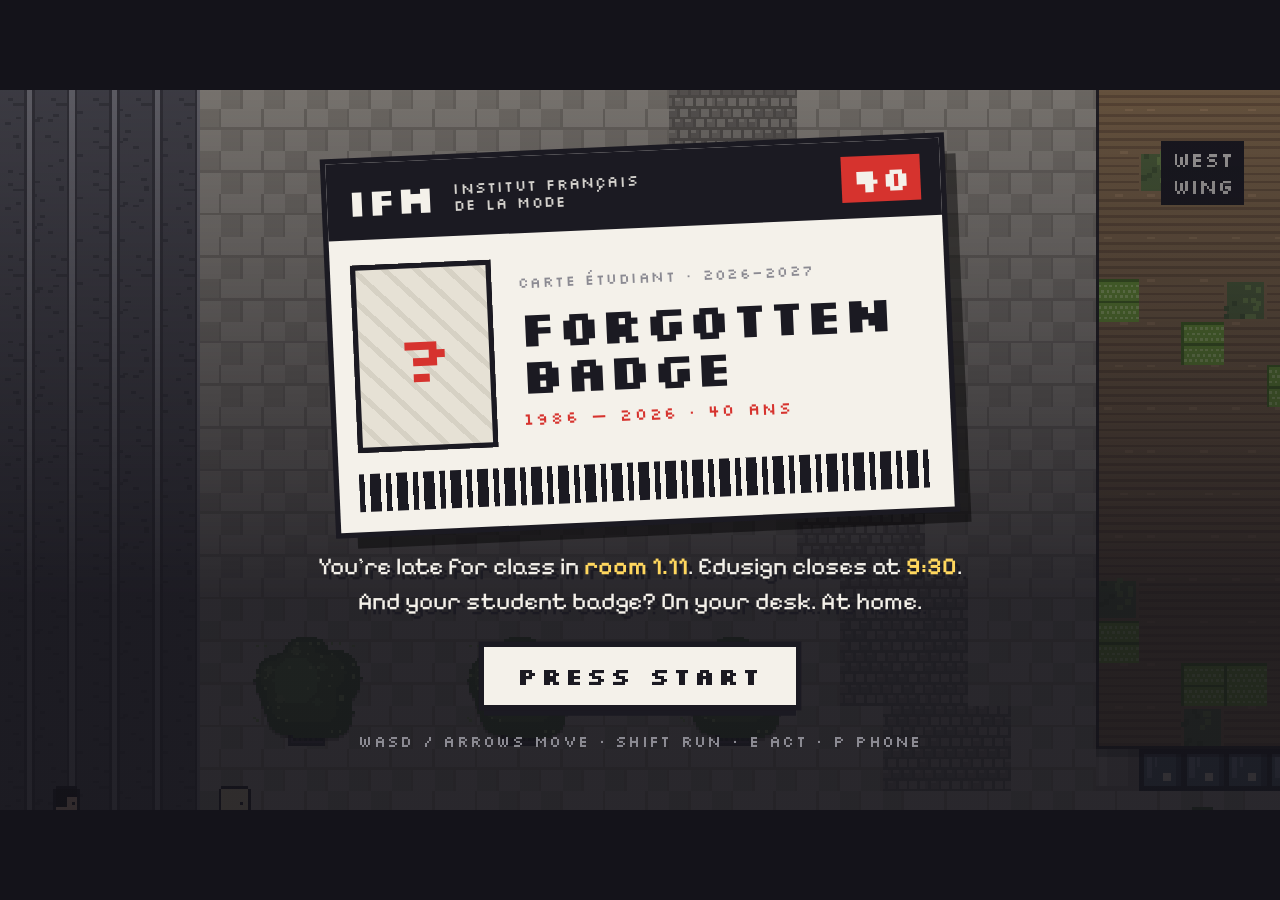
==== index.html @ f5ac0f24 "FORGOTTEN BADGE — IFM 40 stealth game Late for class, badge at home: sneak from Gare d'Austerlitz in" ====
<!doctype html>
<html lang="en">
<head>
  <meta charset="utf-8">
  <meta name="viewport" content="width=device-width, initial-scale=1, maximum-scale=1, user-scalable=no, viewport-fit=cover">
  <meta name="apple-mobile-web-app-capable" content="yes">
  <meta name="theme-color" content="#14131a">
  <title>Forgotten Badge — IFM 40</title>
  <link rel="icon" href="data:image/svg+xml,%3Csvg xmlns=%22http://www.w3.org/2000/svg%22 viewBox=%220 0 16 16%22%3E%3Crect width=%2216%22 height=%2216%22 fill=%22%23d6332e%22/%3E%3Crect x=%223%22 y=%225%22 width=%2210%22 height=%226%22 fill=%22%23f4f1ea%22/%3E%3C/svg%3E">
  <meta name="description" content="Late for class, badge at home. Sneak into IFM room 1.11 before Edusign closes. Made for IFM’s 40th anniversary.">
  <link rel="preconnect" href="https://fonts.googleapis.com">
  <link rel="preconnect" href="https://fonts.gstatic.com" crossorigin>
  <link href="https://fonts.googleapis.com/css2?family=Pixelify+Sans:wght@400;600&family=Silkscreen:wght@400;700&display=swap" rel="stylesheet">
  <link rel="stylesheet" href="css/base.css">
  <link rel="stylesheet" href="css/hud.css">
  <link rel="stylesheet" href="css/screens.css">
  <link rel="stylesheet" href="css/touch.css">
</head>
<body>
  <main id="app">
    <div id="stage">
      <div id="game"></div>

      <!-- ── In-game HUD ── -->
      <div id="hud">
        <div class="hud-tl">
          <div id="meter" data-level="low">
            <span class="meter-label">Suspicion</span>
            <span class="meter-bar"><span id="sus-fill"></span></span>
          </div>
          <div id="objective"><span class="obj-dot"></span><span id="objective-text"></span></div>
        </div>
        <div class="hud-tr">
          <span id="clock">09:07</span>
          <span id="badge-chip" class="chip">Badge</span>
          <span id="hidden-chip" class="chip">Hidden</span>
        </div>
        <aside id="ways" onclick="this.classList.toggle('is-min')"><h4><span id="ways-title">Ways in</span><em class="only-desk">H</em></h4><ol id="ways-list"></ol></aside>
        <div id="prompt"><span></span></div>
        <div id="toast"></div>
      </div>

      <!-- ── Cinematic ── -->
      <div class="bar bar--top"></div>
      <div class="bar bar--bottom"></div>
      <div id="caption"></div>
      <button id="skip" onclick="window.__input && window.__input.press('back')">Skip <span class="only-desk">· Esc</span></button>
      <div id="card"></div>

      <!-- ── Dialogue ── -->
      <div id="dialogue" onclick="window.__advance && window.__advance()">
        <div id="dlg-name"></div>
        <div id="dlg-text"></div>
        <div class="dlg-next"><span class="only-desk">E</span><span class="only-touch">tap</span> ▶</div>
      </div>

      <!-- ── Phone ── -->
      <div id="phone">
        <div class="phone-top"><span>Inès</span><button id="phone-close" aria-label="Close">×</button></div>
        <div id="phone-msgs"></div>
        <div id="phone-choices"></div>
      </div>

      <!-- ── Title: the badge you forgot ── -->
      <section id="screen-title" class="screen">
        <div class="idcard">
          <div class="idcard-head">
            <span class="idcard-logo">IFM</span>
            <span class="idcard-school">Institut Français<br>de la Mode</span>
            <span class="idcard-40">40</span>
          </div>
          <div class="idcard-body">
            <div class="idcard-photo"><span>?</span></div>
            <div class="idcard-info">
              <span class="idcard-kicker">Carte étudiant · 2026–2027</span>
              <h1>Forgotten<br>Badge</h1>
              <span class="idcard-meta">1986 — 2026 · 40 ans</span>
            </div>
          </div>
          <div class="idcard-strip"></div>
        </div>
        <p class="title-blurb">You’re late for class in <b>room&nbsp;1.11</b>. Edusign closes at <b>9:30</b>.<br>And your student badge? On your desk. At home.</p>
        <button id="title-start" class="btn btn--start">Press start</button>
        <p class="title-controls only-desk">WASD / arrows move · Shift run · E act · P phone</p>
        <p class="title-controls only-touch">Joystick move · RUN · A act · phone</p>
      </section>

      <!-- ── Caught ── -->
      <section id="screen-caught" class="screen">
        <div class="caught-stamp">Caught</div>
        <p class="caught-who" id="caught-who"></p>
        <p class="caught-line" id="caught-line"></p>
        <button id="caught-retry" class="btn">Try again</button>
      </section>

      <!-- ── Win ── -->
      <section id="screen-win" class="screen">
        <span class="win-kicker">Room 1.11</span>
        <h2>You made it.</h2>
        <p id="win-note"></p>
        <div class="win-stats"><span>Arrived <b id="win-time"></b></span><span id="win-caught"></span></div>
        <p class="win-sign">Happy 40th, IFM · 1986 — 2026</p>
        <button id="win-again" class="btn">Play again</button>
      </section>
    </div>

    <!-- ── Touch controls (phones only) ── -->
    <div id="touch">
      <div id="stick"><div id="stick-knob"></div></div>
      <div class="touch-btns">
        <button id="btn-run" class="tbtn tbtn--run">Run</button>
        <button id="btn-act" class="tbtn tbtn--act">A</button>
      </div>
      <button id="btn-phone" class="tbtn tbtn--phone" aria-label="Phone"><i></i></button>
    </div>

    <div id="rotate"><div class="rotate-phone"></div><p>Turn your phone sideways</p></div>
  </main>

  <script src="js/vendor/phaser.min.js"></script>
  <script type="module">
    import { HUD } from './js/ui/hud.js';
    window.__advance = () => HUD.advance();
  </script>
  <script type="module" src="js/main.js"></script>
</body>
</html>
---- css/base.css ----
/* ── Tokens ─────────────────────────────────────────────── */
:root {
  --ink: #1b1a22;
  --void: #14131a;
  --paper: #f4f1ea;
  --paper-2: #e6e1d5;
  --red: #d6332e;
  --amber: #f2b134;
  --green: #7fbf3f;
  --mute: #8b8a92;
  --px: max(2px, 0.42cqw);            /* one "art pixel" at current scale */
  --font-ui: 'Silkscreen', monospace;
  --font-text: 'Pixelify Sans', monospace;
}

* { box-sizing: border-box; margin: 0; padding: 0; }
html, body { height: 100%; background: var(--void); color: var(--paper); overflow: hidden; }
body {
  font-family: var(--font-text);
  -webkit-font-smoothing: none;
  -webkit-tap-highlight-color: transparent;
  -webkit-user-select: none; user-select: none;
  touch-action: none;
}
button { font: inherit; color: inherit; background: none; border: 0; cursor: pointer; }

#app { position: fixed; inset: 0; display: grid; place-items: center; }

/* 16:9 stage, as large as the screen allows */
#stage {
  position: relative;
  width: min(100vw, calc(100dvh * 16 / 9));
  aspect-ratio: 16 / 9;
  container-type: size;
  overflow: hidden;
  background: var(--void);
}
#game, #game canvas { position: absolute; inset: 0; width: 100% !important; height: 100% !important; }
#game canvas { image-rendering: pixelated; image-rendering: crisp-edges; }

/* pixel-step border used across UI */
.px-frame {
  box-shadow:
    0 calc(var(--px) * -1) 0 0 var(--ink), 0 var(--px) 0 0 var(--ink),
    calc(var(--px) * -1) 0 0 0 var(--ink), var(--px) 0 0 0 var(--ink);
}

.only-touch { display: none; }
body.is-touch .only-touch { display: block; }
body.is-touch .only-desk { display: none; }

#rotate { display: none; }
@media (orientation: portrait) and (pointer: coarse) {
  #rotate {
    position: fixed; inset: 0; z-index: 99; display: grid; place-content: center; gap: 20px;
    background: var(--void); text-align: center; font-family: var(--font-ui); font-size: 14px; letter-spacing: .06em;
  }
  .rotate-phone {
    width: 34px; height: 58px; margin: 0 auto; border: 4px solid var(--paper); border-radius: 6px;
    animation: rot 2.4s steps(1) infinite;
  }
  @keyframes rot { 0%, 40% { transform: rotate(0); } 50%, 90% { transform: rotate(-90deg); } }
}

/* ── plan viewer ── */
body.is-plan #stage { width: 100vw; height: calc(100dvh - 48px); aspect-ratio: auto; margin-top: 48px; }
body.is-plan #app { place-items: start; }
body.is-plan #touch, body.is-plan #rotate { display: none !important; }
#plan-bar {
  position: fixed; left: 0; right: 0; top: 0; height: 48px; z-index: 50; display: flex; align-items: center; gap: 14px; padding: 0 14px;
  background: #1b1a22; border-bottom: 1px solid #3a3943; font: 600 14px/1 var(--font-text); color: var(--paper);
}
#plan-bar strong { font: 700 12px/1 var(--font-ui); letter-spacing: .1em; color: #ffd75e; }
#plan-bar a, #plan-bar button { color: var(--paper); text-decoration: none; background: #2a2932; padding: 7px 11px; border-radius: 3px; font: inherit; }
#plan-bar a.is-on { background: var(--paper); color: var(--ink); }
#plan-bar a.play { margin-left: auto; background: var(--red); }
#plan-bar label { display: flex; gap: 6px; align-items: center; cursor: pointer; }
#plan-bar .sep { width: 1px; height: 22px; background: #3a3943; }
#plan-bar .hint { color: var(--mute); font-size: 13px; }
---- css/hud.css ----
/* ── HUD ────────────────────────────────────────────────── */
#hud { position: absolute; inset: 0; pointer-events: none; opacity: 0; transition: opacity .3s steps(4); }
#hud.is-on { opacity: 1; }

.hud-tl { position: absolute; left: 2.2cqw; top: 2.4cqw; display: grid; gap: 1.1cqw; }
.hud-tr { position: absolute; right: 2.2cqw; top: 2.4cqw; display: flex; gap: 1cqw; align-items: center; }

#meter { display: grid; gap: .5cqw; }
.meter-label { font: 700 1.7cqw/1 var(--font-ui); letter-spacing: .12em; text-transform: uppercase; color: var(--paper); text-shadow: var(--px) var(--px) 0 var(--ink); }
.meter-bar {
  position: relative; width: 22cqw; height: 1.9cqw; background: var(--ink);
  border: var(--px) solid var(--ink); outline: var(--px) solid #3a3943;
}
#sus-fill { position: absolute; inset: 0 auto 0 0; width: 0; background: var(--green); transition: width .12s linear, background .2s; }
#meter[data-level="mid"] #sus-fill { background: var(--amber); }
#meter[data-level="high"] #sus-fill { background: var(--red); }
#meter.is-seen .meter-label::after { content: '  ◉ seen'; color: var(--amber); }
#meter[data-level="high"].is-seen .meter-bar { animation: shake .18s steps(2) infinite; }
@keyframes shake { 50% { transform: translateX(var(--px)); } }

#objective {
  display: flex; align-items: center; gap: 1cqw; max-width: 42cqw;
  font: 600 1.95cqw/1.25 var(--font-text); color: var(--paper);
  background: rgba(20, 19, 26, .9); padding: .8cqw 1.3cqw; border-left: calc(var(--px) * 2) solid var(--red);
}
#objective.is-new { animation: flash .9s steps(3); }
@keyframes flash { 0%, 66% { background: var(--red); } }
.obj-dot { width: .9cqw; height: .9cqw; background: var(--red); flex: none; }

#clock {
  font: 700 2.7cqw/1 var(--font-ui); letter-spacing: .04em; color: var(--paper);
  background: var(--ink); padding: .7cqw 1.1cqw; border: var(--px) solid #3a3943;
}
#clock.is-late { color: var(--red); animation: shake .3s steps(2) 3; }
.chip {
  display: none; font: 700 1.6cqw/1 var(--font-ui); letter-spacing: .1em; text-transform: uppercase;
  padding: .7cqw 1cqw; background: var(--paper); color: var(--ink);
}
.chip.is-on { display: inline-block; }
#badge-chip { background: var(--paper); box-shadow: inset calc(var(--px) * 2) 0 0 var(--red); }
#hidden-chip { background: #2f5666; color: var(--paper); }

#prompt {
  position: absolute; left: 50%; bottom: 7cqw; transform: translateX(-50%);
  font: 700 2.05cqw/1 var(--font-ui); letter-spacing: .06em; color: var(--ink);
  background: var(--paper); padding: .8cqw 1.4cqw; opacity: 0; transition: opacity .15s steps(2);
  box-shadow: 0 var(--px) 0 var(--ink), 0 calc(var(--px) * 2) 0 rgba(0,0,0,.35);
  white-space: nowrap;
}
#prompt.is-on { opacity: 1; }

#toast {
  position: absolute; left: 2.2cqw; bottom: 2.4cqw; max-width: 33cqw; opacity: 0;
  font: 600 1.6cqw/1.3 var(--font-text); text-align: left;
  background: rgba(20, 19, 26, .9); color: var(--paper); padding: .7cqw 1.1cqw;
  border-left: calc(var(--px) * 2) solid #ffd75e;
  transform: translateY(30%); transition: opacity .25s steps(4), transform .25s steps(4);
}
#toast.is-on { opacity: 1; transform: none; }
/* phones: the joystick lives bottom-left, so toasts go to the free strip top-centre */
body.is-touch #toast { left: 50%; bottom: auto; top: 2.4cqw; max-width: 26cqw; transform: translate(-50%, -30%); font-size: 1.5cqw; }
body.is-touch #toast.is-on { transform: translate(-50%, 0); }
/* never under the dialogue box */
body:has(#dialogue.is-on) #toast { opacity: 0; }

/* ── Cinematic ── */
.bar { position: absolute; left: 0; right: 0; height: 0; background: #000; transition: height .5s steps(6); pointer-events: none; z-index: 5; }
.bar--top { top: 0; } .bar--bottom { bottom: 0; }
body.is-cinema .bar { height: 8cqh; }

#caption {
  position: absolute; left: 50%; top: 11cqh; transform: translateX(-50%); z-index: 6;
  font: 600 2.6cqw/1.3 var(--font-text); color: var(--paper); text-align: center; white-space: nowrap;
  text-shadow: var(--px) var(--px) 0 var(--ink); opacity: 0; transition: opacity .35s steps(4);
}
#caption.is-on { opacity: 1; }
#caption b { font-weight: 600; color: #ffd75e; }

#card { position: absolute; inset: 0; display: grid; place-content: center; gap: 1cqw; text-align: center; background: var(--void); opacity: 0; pointer-events: none; transition: opacity .5s steps(5); z-index: 7; font: 400 2.4cqw/1.3 var(--font-ui); }
#card.is-on { opacity: 1; }

/* ── Dialogue ── */
#dialogue {
  position: absolute; left: 50%; bottom: 3cqw; width: 64cqw; transform: translate(-50%, 140%);
  background: var(--paper); color: var(--ink); padding: 1.6cqw 2cqw 1.8cqw; z-index: 8;
  box-shadow: 0 0 0 var(--px) var(--ink), 0 0 0 calc(var(--px) * 2) var(--paper), 0 0 0 calc(var(--px) * 3) var(--ink), 0 calc(var(--px) * 4) 0 rgba(0,0,0,.35);
  transition: transform .2s steps(4), visibility 0s .2s; pointer-events: auto; visibility: hidden;
}
#dialogue.is-on { transform: translate(-50%, 0); visibility: visible; transition: transform .2s steps(4); }
#dlg-name { position: absolute; top: -2.4cqw; left: 1.6cqw; font: 700 1.8cqw/1 var(--font-ui); letter-spacing: .1em; text-transform: uppercase; background: var(--red); color: var(--paper); padding: .7cqw 1.1cqw; }
#dlg-text { font: 600 2.45cqw/1.4 var(--font-text); min-height: 6.4cqw; }
.dlg-next { position: absolute; right: 1.6cqw; bottom: .9cqw; display: flex; gap: .6cqw; align-items: center; font: 700 1.3cqw/1 var(--font-ui); color: var(--red); animation: bob .6s steps(2) infinite; }
.dlg-next span { display: inline-block; background: var(--ink); color: var(--paper); padding: .35cqw .6cqw; }
body.is-touch .dlg-next .only-touch { display: inline-block; }

#skip {
  position: absolute; right: 2.2cqw; bottom: 1.6cqh; z-index: 9; opacity: 0; pointer-events: none;
  font: 700 1.4cqw/1 var(--font-ui); letter-spacing: .12em; text-transform: uppercase; color: var(--paper);
  padding: .9cqw 1.4cqw; background: rgba(244, 241, 234, .12); transition: opacity .3s steps(3);
}
#skip.is-on { opacity: 1; pointer-events: auto; }
#skip:hover { background: var(--red); }
#skip .only-desk { opacity: .6; }
@keyframes bob { 50% { transform: translateY(var(--px)); } }

/* ── Phone ── */
#phone {
  position: absolute; right: 4cqw; bottom: 0; width: 36cqw; height: 50cqw; z-index: 9;
  background: var(--ink); border: calc(var(--px) * 2) solid #3a3943; border-bottom: 0;
  padding: 1.2cqw; display: grid; grid-template-rows: auto 1fr auto; gap: 1cqw;
  transform: translateY(105%); transition: transform .28s steps(5); pointer-events: auto;
}
#phone.is-on { transform: translateY(8%); }
.phone-top { display: flex; justify-content: space-between; align-items: center; font: 700 2cqw/1 var(--font-ui); letter-spacing: .08em; padding: .4cqw .4cqw 1cqw; border-bottom: var(--px) solid #3a3943; }
#phone-close { font: 700 2.4cqw/1 var(--font-ui); padding: 0 .6cqw; }
#phone-msgs { overflow: auto; display: flex; flex-direction: column; gap: .9cqw; padding: .4cqw; }
.msg { font: 600 1.95cqw/1.3 var(--font-text); padding: .8cqw 1.1cqw; max-width: 86%; }
.msg--them { background: #3a3943; align-self: flex-start; }
.msg--me { background: var(--paper); color: var(--ink); align-self: flex-end; }
#phone-choices { display: grid; gap: .8cqw; padding-bottom: 3cqw; }
.choice { text-align: left; font: 600 1.9cqw/1.3 var(--font-text); background: #2a2932; padding: .9cqw 1.1cqw; border-left: calc(var(--px) * 2) solid transparent; }
.choice.is-sel, .choice:hover { background: var(--paper); color: var(--ink); border-left-color: var(--red); }

/* ── Ways in (top right) ── */
#ways {
  position: absolute; right: 2.2cqw; top: 7.2cqw; width: 25cqw; display: none;
  background: rgba(20, 19, 26, .86); border-top: calc(var(--px) * 2) solid #ffd75e; padding: .9cqw 1.1cqw 1cqw;
}
#ways.is-on { display: block; }
#ways h4 { font: 700 1.3cqw/1 var(--font-ui); letter-spacing: .14em; text-transform: uppercase; color: #ffd75e; margin-bottom: .9cqw; }
#ways ol { list-style: none; display: grid; gap: .65cqw; counter-reset: w; }
#ways li { counter-increment: w; display: flex; gap: .7cqw; align-items: baseline; font: 600 1.5cqw/1.22 var(--font-text); color: var(--paper); }
#ways li::before { content: counter(w); flex: none; width: 1.7cqw; height: 1.7cqw; display: grid; place-items: center; font: 700 1.3cqw/1 var(--font-ui); background: #3a3943; color: var(--paper); transform: translateY(.2cqw); }
#ways li.is-active::before { background: #ffd75e; color: var(--ink); }
#ways li.is-done { color: #9be36a; }
#ways li.is-done::before { content: '✓'; background: #7fbf3f; color: var(--ink); }
#ways kbd { font: 700 1.2cqw/1 var(--font-ui); background: var(--paper); color: var(--ink); padding: .25cqw .5cqw; order: 2; margin-left: auto; }
#ways { pointer-events: auto; cursor: pointer; }
#ways h4 { display: flex; justify-content: space-between; align-items: center; }
#ways h4 em { font-style: normal; font-size: 1.1cqw; background: #3a3943; color: var(--paper); padding: .2cqw .45cqw; letter-spacing: 0; }
#ways.is-min ol { display: none; }
#ways.is-min h4 { margin-bottom: 0; }
---- css/screens.css ----
/* ── Full screens: title / caught / win ─────────────────── */
.screen {
  position: absolute; inset: 0; z-index: 20; display: grid; place-content: center; justify-items: center; gap: 2cqw;
  text-align: center; opacity: 0; pointer-events: none; transition: opacity .4s steps(5);
}
.screen.is-on { opacity: 1; pointer-events: auto; }

.btn {
  font: 700 1.9cqw/1 var(--font-ui); letter-spacing: .12em; text-transform: uppercase;
  background: var(--paper); color: var(--ink); padding: 1.3cqw 2.6cqw;
  box-shadow: 0 0 0 var(--px) var(--ink), 0 calc(var(--px) * 2) 0 var(--ink);
}
.btn:hover, .btn:focus-visible { background: var(--red); color: var(--paper); outline: none; }
.btn:active { transform: translateY(var(--px)); box-shadow: 0 0 0 var(--px) var(--ink); }

/* Title — the student card you left at home */
#screen-title { background: linear-gradient(rgba(20,19,26,.35), rgba(20,19,26,.86) 70%); gap: 2.2cqw; }
.idcard {
  width: 48cqw; background: var(--paper); color: var(--ink); text-align: left;
  box-shadow: 0 0 0 var(--px) var(--ink), calc(var(--px) * 3) calc(var(--px) * 3) 0 rgba(0,0,0,.45);
  transform: rotate(-2.5deg); animation: card-in .8s steps(8) both;
}
@keyframes card-in { from { transform: rotate(-9deg) translateY(30%); opacity: 0; } }
.idcard-head { display: flex; align-items: center; gap: 1.4cqw; background: var(--ink); color: var(--paper); padding: 1.2cqw 1.6cqw; }
.idcard-logo { font: 700 3cqw/1 var(--font-ui); letter-spacing: .02em; }
.idcard-school { font: 400 1.2cqw/1.15 var(--font-ui); letter-spacing: .08em; text-transform: uppercase; opacity: .85; }
.idcard-40 { margin-left: auto; font: 700 2.6cqw/1 var(--font-ui); color: var(--paper); background: var(--red); padding: .5cqw .8cqw; }
.idcard-body { display: flex; gap: 2cqw; padding: 2cqw 1.6cqw 1.6cqw; }
.idcard-photo {
  width: 11cqw; aspect-ratio: 3 / 4; flex: none; display: grid; place-items: center;
  background: repeating-linear-gradient(45deg, #d6d1c4 0 var(--px), var(--paper-2) var(--px) calc(var(--px) * 4));
  box-shadow: inset 0 0 0 var(--px) var(--ink);
}
.idcard-photo span { font: 700 5cqw/1 var(--font-ui); color: var(--red); animation: bob 1s steps(2) infinite; }
.idcard-info { display: grid; align-content: center; gap: 1cqw; }
.idcard-kicker { font: 400 1.15cqw/1 var(--font-ui); letter-spacing: .1em; text-transform: uppercase; color: var(--mute); }
.idcard h1 { font: 700 3.9cqw/.95 var(--font-ui); letter-spacing: -.01em; text-transform: uppercase; }
.idcard-meta { font: 400 1.3cqw/1 var(--font-ui); letter-spacing: .1em; color: var(--red); }
.idcard-strip {
  height: 3cqw; margin: 0 1.6cqw 1.6cqw;
  background: repeating-linear-gradient(90deg, var(--ink) 0 var(--px), transparent var(--px) calc(var(--px) * 2), var(--ink) calc(var(--px) * 2) calc(var(--px) * 4), transparent calc(var(--px) * 4) calc(var(--px) * 5));
}
.title-blurb { font: 400 1.9cqw/1.45 var(--font-text); color: var(--paper); text-shadow: var(--px) var(--px) 0 var(--ink); }
.title-blurb b { color: #ffd75e; font-weight: 600; }
.btn--start { animation: blink 1.1s steps(1) infinite; }
@keyframes blink { 60% { background: var(--red); color: var(--paper); } }
.title-controls { font: 400 1.25cqw/1 var(--font-ui); letter-spacing: .08em; color: var(--mute); text-transform: uppercase; }

/* Caught */
#screen-caught { background: rgba(20, 8, 10, .82); }
.caught-stamp {
  font: 700 8cqw/1 var(--font-ui); text-transform: uppercase; color: var(--red);
  border: calc(var(--px) * 2) solid var(--red); padding: .5cqw 2.4cqw; transform: rotate(-6deg);
}
#screen-caught.is-on .caught-stamp { animation: stamp .35s steps(4) both; }
@keyframes stamp { from { transform: rotate(-6deg) scale(2.4); opacity: 0; } }
.caught-who { font: 700 1.6cqw/1 var(--font-ui); letter-spacing: .14em; text-transform: uppercase; color: var(--mute); }
.caught-line { font: 400 2.4cqw/1.35 var(--font-text); max-width: 56cqw; }

/* Win */
#screen-win { background: rgba(20, 19, 26, .9); }
.win-kicker { font: 700 1.6cqw/1 var(--font-ui); letter-spacing: .2em; color: var(--paper); background: var(--red); padding: .7cqw 1.2cqw; }
#screen-win h2 { font: 700 6cqw/1 var(--font-ui); text-transform: uppercase; }
#win-note { font: 400 2.1cqw/1.3 var(--font-text); }
.win-stats { display: flex; gap: 3cqw; font: 400 1.6cqw/1 var(--font-ui); letter-spacing: .08em; text-transform: uppercase; color: var(--mute); }
.win-stats b { color: var(--paper); }
.win-sign { font: 400 1.3cqw/1 var(--font-ui); letter-spacing: .12em; color: var(--green); text-transform: uppercase; }
---- css/touch.css ----
/* ── Touch controls — only on phones/tablets ────────────── */
#touch { display: none; }
body.is-touch #touch { display: block; position: fixed; inset: 0; pointer-events: none; z-index: 30; }

#stick {
  position: absolute; left: max(18px, env(safe-area-inset-left)); bottom: 18px;
  width: 128px; height: 128px; border-radius: 50%; pointer-events: auto; touch-action: none;
  background: rgba(244, 241, 234, .08); box-shadow: inset 0 0 0 3px rgba(244, 241, 234, .28);
}
#stick-knob {
  position: absolute; left: 50%; top: 50%; width: 52px; height: 52px; margin: -26px 0 0 -26px; border-radius: 50%;
  background: rgba(244, 241, 234, .82); box-shadow: 0 3px 0 rgba(0,0,0,.4);
}

.touch-btns { position: absolute; right: max(18px, env(safe-area-inset-right)); bottom: 22px; display: flex; gap: 14px; align-items: flex-end; pointer-events: auto; }
.tbtn {
  font: 700 15px/1 var(--font-ui); letter-spacing: .08em; text-transform: uppercase; color: var(--ink);
  background: var(--paper); border-radius: 50%; display: grid; place-items: center;
  box-shadow: 0 4px 0 rgba(0,0,0,.45); touch-action: none; pointer-events: auto;
}
.tbtn.is-pressed { transform: translateY(3px); box-shadow: 0 1px 0 rgba(0,0,0,.45); }
.tbtn--act { width: 76px; height: 76px; font-size: 24px; background: var(--red); color: var(--paper); }
.tbtn--run { width: 58px; height: 58px; font-size: 12px; margin-bottom: 40px; }
.tbtn--phone {
  position: absolute; right: max(18px, env(safe-area-inset-right)); bottom: 128px; width: 46px; height: 46px; border-radius: 10px;
  background: var(--ink); box-shadow: inset 0 0 0 3px #3a3943, 0 3px 0 rgba(0,0,0,.4);
}
.tbtn--phone i { width: 14px; height: 22px; border: 3px solid var(--paper); border-radius: 3px; }
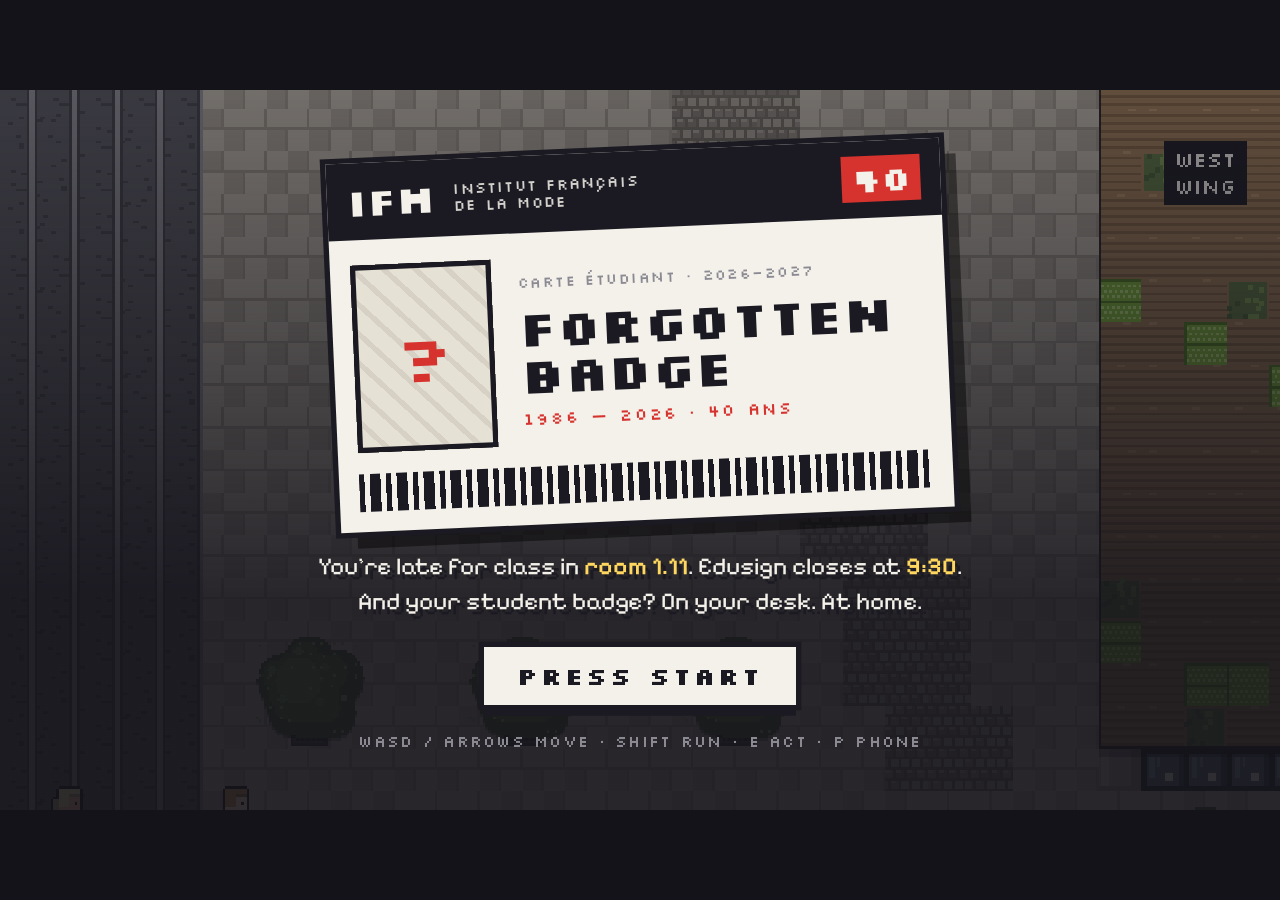
==== commit cf5839ba: "Harder 1st floor: prof in 1.11, Madame Couture, hall monitor, corridor camera; folding hints tab Co-" ====
--- a/index.html
+++ b/index.html
@@ -35,7 +35,7 @@
           <span id="badge-chip" class="chip">Badge</span>
           <span id="hidden-chip" class="chip">Hidden</span>
         </div>
-        <aside id="ways" onclick="this.classList.toggle('is-min')"><h4><span id="ways-title">Ways in</span><em class="only-desk">H</em></h4><ol id="ways-list"></ol></aside>
+        <aside id="ways" class="is-min" onclick="window.__toggleWays && window.__toggleWays()"><h4><span id="ways-title">Ways in</span><b id="ways-count"></b><em class="only-desk">H</em></h4><ol id="ways-list"></ol></aside>
         <div id="prompt"><span></span></div>
         <div id="toast"></div>
       </div>
@@ -121,6 +121,7 @@
   <script type="module">
     import { HUD } from './js/ui/hud.js';
     window.__advance = () => HUD.advance();
+    window.__toggleWays = () => HUD.toggleWays();
   </script>
   <script type="module" src="js/main.js"></script>
 </body>
--- a/css/hud.css
+++ b/css/hud.css
@@ -121,22 +121,24 @@
 .choice { text-align: left; font: 600 1.9cqw/1.3 var(--font-text); background: #2a2932; padding: .9cqw 1.1cqw; border-left: calc(var(--px) * 2) solid transparent; }
 .choice.is-sel, .choice:hover { background: var(--paper); color: var(--ink); border-left-color: var(--red); }
 
-/* ── Ways in (top right) ── */
+/* ── Hints panel (top right): a small tab that unfolds ── */
 #ways {
-  position: absolute; right: 2.2cqw; top: 7.2cqw; width: 25cqw; display: none;
-  background: rgba(20, 19, 26, .86); border-top: calc(var(--px) * 2) solid #ffd75e; padding: .9cqw 1.1cqw 1cqw;
+  position: absolute; right: 2.2cqw; top: 7cqw; width: 21cqw; display: none; pointer-events: auto; cursor: pointer;
+  background: rgba(20, 19, 26, .82); border-top: var(--px) solid #ffd75e; padding: .7cqw .9cqw .8cqw;
+  transition: width .2s steps(3);
 }
 #ways.is-on { display: block; }
-#ways h4 { font: 700 1.3cqw/1 var(--font-ui); letter-spacing: .14em; text-transform: uppercase; color: #ffd75e; margin-bottom: .9cqw; }
-#ways ol { list-style: none; display: grid; gap: .65cqw; counter-reset: w; }
-#ways li { counter-increment: w; display: flex; gap: .7cqw; align-items: baseline; font: 600 1.5cqw/1.22 var(--font-text); color: var(--paper); }
-#ways li::before { content: counter(w); flex: none; width: 1.7cqw; height: 1.7cqw; display: grid; place-items: center; font: 700 1.3cqw/1 var(--font-ui); background: #3a3943; color: var(--paper); transform: translateY(.2cqw); }
+#ways h4 { display: flex; gap: .6cqw; align-items: center; font: 700 1.1cqw/1 var(--font-ui); letter-spacing: .12em; text-transform: uppercase; color: #ffd75e; margin-bottom: .7cqw; }
+#ways h4 b { font: 700 1cqw/1 var(--font-ui); background: #ffd75e; color: var(--ink); padding: .2cqw .45cqw; }
+#ways h4 em { margin-left: auto; font-style: normal; font-size: 1cqw; background: #3a3943; color: var(--paper); padding: .2cqw .45cqw; letter-spacing: 0; }
+#ways ol { list-style: none; display: grid; gap: .5cqw; counter-reset: w; }
+#ways li { counter-increment: w; display: flex; gap: .6cqw; align-items: baseline; font: 600 1.28cqw/1.22 var(--font-text); color: var(--paper); }
+#ways li::before { content: counter(w); flex: none; width: 1.45cqw; height: 1.45cqw; display: grid; place-items: center; font: 700 1cqw/1 var(--font-ui); background: #3a3943; color: var(--paper); transform: translateY(.15cqw); }
 #ways li.is-active::before { background: #ffd75e; color: var(--ink); }
 #ways li.is-done { color: #9be36a; }
 #ways li.is-done::before { content: '✓'; background: #7fbf3f; color: var(--ink); }
-#ways kbd { font: 700 1.2cqw/1 var(--font-ui); background: var(--paper); color: var(--ink); padding: .25cqw .5cqw; order: 2; margin-left: auto; }
-#ways { pointer-events: auto; cursor: pointer; }
-#ways h4 { display: flex; justify-content: space-between; align-items: center; }
-#ways h4 em { font-style: normal; font-size: 1.1cqw; background: #3a3943; color: var(--paper); padding: .2cqw .45cqw; letter-spacing: 0; }
+#ways kbd { font: 700 1cqw/1 var(--font-ui); background: var(--paper); color: var(--ink); padding: .2cqw .4cqw; order: 2; margin-left: auto; }
+/* folded: just a tab under the clock */
+#ways.is-min { width: auto; padding: .55cqw .8cqw; }
+#ways.is-min h4 { margin-bottom: 0; }
 #ways.is-min ol { display: none; }
-#ways.is-min h4 { margin-bottom: 0; }
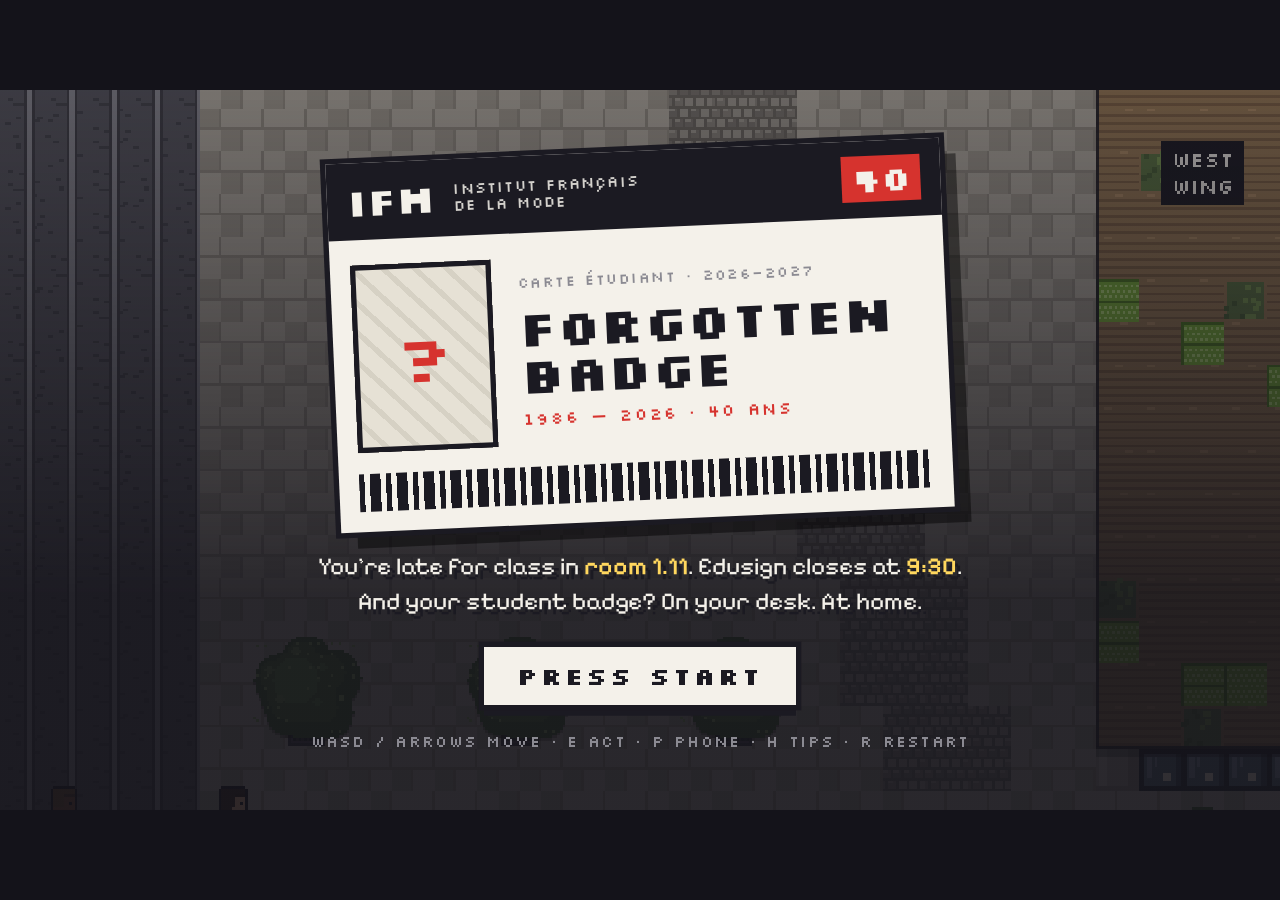
==== commit 11425e1d: "Kai's feedback round: CCTV catches fast, borrowed badge not immune, late = consequences + grade, Edu" ====
--- a/index.html
+++ b/index.html
@@ -31,11 +31,12 @@
           <div id="objective"><span class="obj-dot"></span><span id="objective-text"></span></div>
         </div>
         <div class="hud-tr">
+          <button id="restart" class="hud-btn" title="Restart the game (R, twice)" onclick="window.__restart && window.__restart()">↺</button>
           <span id="clock">09:07</span>
           <span id="badge-chip" class="chip">Badge</span>
           <span id="hidden-chip" class="chip">Hidden</span>
         </div>
-        <aside id="ways" class="is-min" onclick="window.__toggleWays && window.__toggleWays()"><h4><span id="ways-title">Ways in</span><b id="ways-count"></b><em class="only-desk">H</em></h4><ol id="ways-list"></ol></aside>
+        <aside id="ways" class="is-min" onclick="window.__toggleWays && window.__toggleWays()"><h4><span id="ways-title">Ways in</span><b id="ways-count"></b><em class="only-desk">H</em></h4><ol id="ways-list"></ol><p id="ways-keys"></p></aside>
         <div id="prompt"><span></span></div>
         <div id="toast"></div>
       </div>
@@ -56,7 +57,7 @@
 
       <!-- ── Phone ── -->
       <div id="phone">
-        <div class="phone-top"><span>Inès</span><button id="phone-close" aria-label="Close">×</button></div>
+        <div class="phone-top"><span id="phone-title">Inès</span><button id="phone-close" aria-label="Close">×</button></div>
         <div id="phone-msgs"></div>
         <div id="phone-choices"></div>
       </div>
@@ -81,8 +82,24 @@
         </div>
         <p class="title-blurb">You’re late for class in <b>room&nbsp;1.11</b>. Edusign closes at <b>9:30</b>.<br>And your student badge? On your desk. At home.</p>
         <button id="title-start" class="btn btn--start">Press start</button>
-        <p class="title-controls only-desk">WASD / arrows move · Shift run · E act · P phone</p>
-        <p class="title-controls only-touch">Joystick move · RUN · A act · phone</p>
+        <p class="title-controls only-desk">WASD / arrows move · E act · P phone · H tips · R restart</p>
+        <p class="title-controls only-touch">Joystick move · A act · phone button</p>
+      </section>
+
+      <!-- ── Character builder ── -->
+      <section id="screen-builder" class="screen">
+        <div class="builder">
+          <div class="builder-left">
+            <span class="builder-kicker">Who forgot their badge?</span>
+            <canvas id="builder-preview" width="288" height="144"></canvas>
+            <button id="builder-random" class="btn btn--ghost">Shuffle</button>
+          </div>
+          <div class="builder-right">
+            <ul id="builder-rows"></ul>
+            <button id="builder-go" class="btn">Let’s go ▶</button>
+            <p class="builder-hint only-desk">↑ ↓ choose · ← → change · Enter go</p>
+          </div>
+        </div>
       </section>
 
       <!-- ── Caught ── -->
@@ -96,9 +113,9 @@
       <!-- ── Win ── -->
       <section id="screen-win" class="screen">
         <span class="win-kicker">Room 1.11</span>
-        <h2>You made it.</h2>
+        <h2 id="win-head">You made it.</h2>
         <p id="win-note"></p>
-        <div class="win-stats"><span>Arrived <b id="win-time"></b></span><span id="win-caught"></span></div>
+        <div class="win-stats"><span>Arrived <b id="win-time"></b></span><span id="win-caught"></span><span>Participation <b id="win-grade"></b></span></div>
         <p class="win-sign">Happy 40th, IFM · 1986 — 2026</p>
         <button id="win-again" class="btn">Play again</button>
       </section>
@@ -122,6 +139,7 @@
     import { HUD } from './js/ui/hud.js';
     window.__advance = () => HUD.advance();
     window.__toggleWays = () => HUD.toggleWays();
+    window.__restart = () => HUD.restart();
   </script>
   <script type="module" src="js/main.js"></script>
 </body>
--- a/css/hud.css
+++ b/css/hud.css
@@ -142,3 +142,10 @@
 #ways.is-min { width: auto; padding: .55cqw .8cqw; }
 #ways.is-min h4 { margin-bottom: 0; }
 #ways.is-min ol { display: none; }
+#ways-keys { margin-top: .7cqw; padding-top: .55cqw; border-top: 1px solid #3a3943; font: 700 1cqw/1.2 var(--font-ui); letter-spacing: .06em; color: var(--mute); text-transform: uppercase; }
+#ways.is-min #ways-keys { display: none; }
+#phone[data-app="edusign"] { border-color: #6c4bd6; }
+#phone[data-app="edusign"] .phone-top { color: #b9a6ff; }
+#phone[data-app="edusign"] .msg--them { background: #2a2350; }
+.hud-btn { pointer-events: auto; font: 700 2.2cqw/1 var(--font-ui); color: var(--paper); background: var(--ink); border: var(--px) solid #3a3943; padding: .55cqw .9cqw; }
+.hud-btn:hover { background: var(--red); }
--- a/css/screens.css
+++ b/css/screens.css
@@ -65,3 +65,23 @@
 .win-stats { display: flex; gap: 3cqw; font: 400 1.6cqw/1 var(--font-ui); letter-spacing: .08em; text-transform: uppercase; color: var(--mute); }
 .win-stats b { color: var(--paper); }
 .win-sign { font: 400 1.3cqw/1 var(--font-ui); letter-spacing: .12em; color: var(--green); text-transform: uppercase; }
+#screen-win.is-late .win-kicker { background: var(--amber); color: var(--ink); }
+#screen-win.is-late h2 { color: var(--amber); }
+
+/* Character builder */
+#screen-builder { background: rgba(20, 19, 26, .92); }
+.builder { display: flex; gap: 4cqw; align-items: center; text-align: left; }
+.builder-left { display: grid; justify-items: center; gap: 1.4cqw; }
+.builder-kicker { font: 700 1.5cqw/1 var(--font-ui); letter-spacing: .14em; text-transform: uppercase; color: #ffd75e; }
+#builder-preview { width: 30cqw; height: 15cqw; image-rendering: pixelated; background: repeating-linear-gradient(90deg, #26252e 0 10cqw, #2d2c36 10cqw 20cqw); box-shadow: 0 0 0 var(--px) #3a3943; }
+.builder-right { display: grid; gap: 1.4cqw; }
+#builder-rows { list-style: none; display: grid; gap: .6cqw; }
+#builder-rows li { display: grid; grid-template-columns: 13cqw 3cqw 14cqw 3cqw; align-items: center; gap: .6cqw; padding: .5cqw .8cqw; background: #26252e; cursor: pointer; }
+#builder-rows li.is-sel { background: var(--paper); color: var(--ink); }
+#builder-rows .lab { font: 700 1.4cqw/1 var(--font-ui); letter-spacing: .08em; text-transform: uppercase; }
+#builder-rows .val { display: flex; align-items: center; justify-content: center; gap: .6cqw; font: 600 1.6cqw/1 var(--font-text); }
+#builder-rows .val i { width: 2.4cqw; height: 2.4cqw; display: inline-block; box-shadow: 0 0 0 var(--px) var(--ink); }
+#builder-rows button { font: 700 1.5cqw/1 var(--font-ui); background: #3a3943; color: var(--paper); padding: .5cqw 0; }
+#builder-rows li.is-sel button { background: var(--ink); }
+.btn--ghost { background: transparent; color: var(--paper); box-shadow: 0 0 0 var(--px) #3a3943; }
+.builder-hint { font: 400 1.1cqw/1 var(--font-ui); letter-spacing: .08em; color: var(--mute); text-transform: uppercase; }
--- a/css/touch.css
+++ b/css/touch.css
@@ -20,7 +20,7 @@
 }
 .tbtn.is-pressed { transform: translateY(3px); box-shadow: 0 1px 0 rgba(0,0,0,.45); }
 .tbtn--act { width: 76px; height: 76px; font-size: 24px; background: var(--red); color: var(--paper); }
-.tbtn--run { width: 58px; height: 58px; font-size: 12px; margin-bottom: 40px; }
+.tbtn--run { display: none; }
 .tbtn--phone {
   position: absolute; right: max(18px, env(safe-area-inset-right)); bottom: 128px; width: 46px; height: 46px; border-radius: 10px;
   background: var(--ink); box-shadow: inset 0 0 0 3px #3a3943, 0 3px 0 rgba(0,0,0,.4);
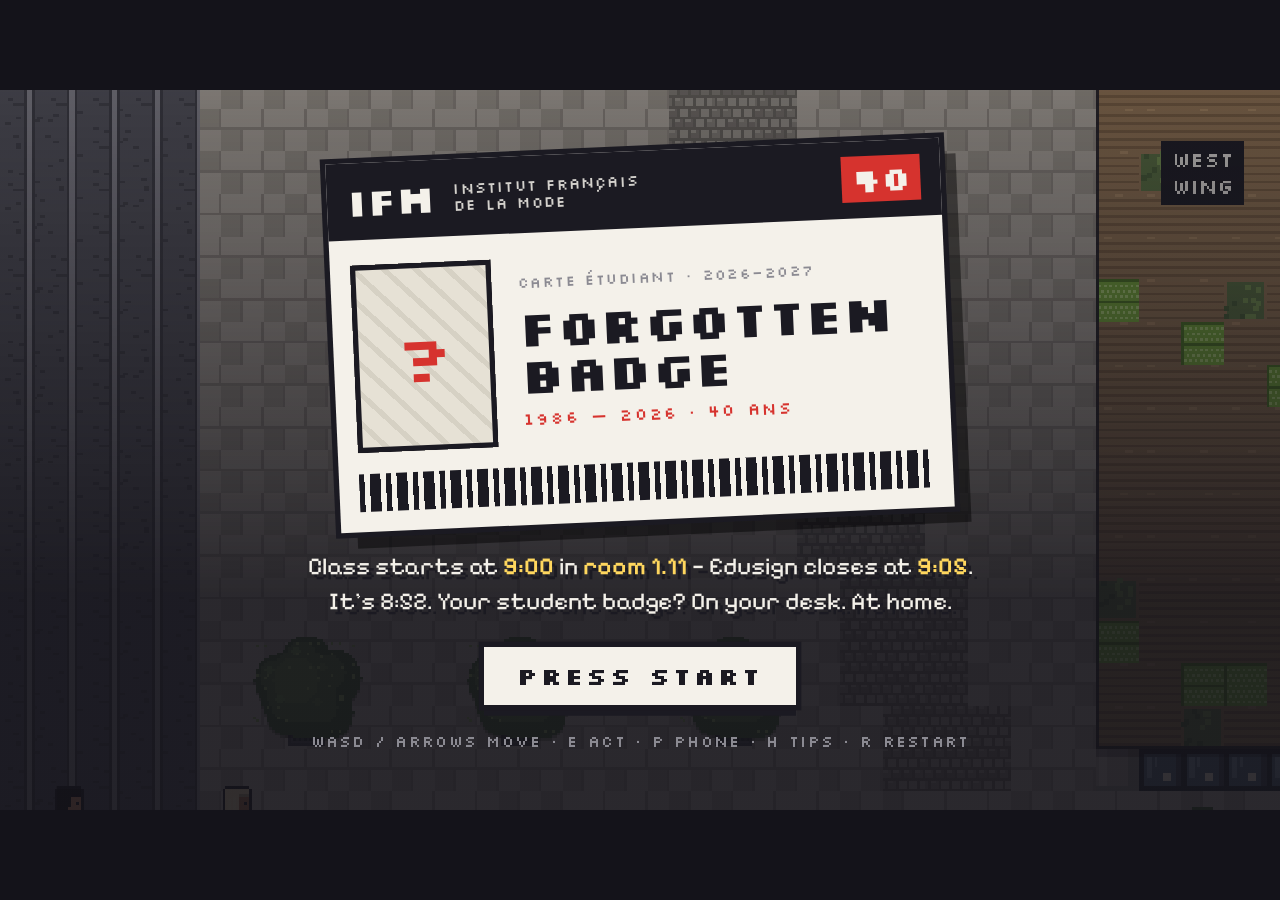
==== commit fd605c7a: "IFM-dressed students (black, suits, baggy, dresses, long coats); Edusign closes 5 min after class (0" ====
--- a/index.html
+++ b/index.html
@@ -32,7 +32,7 @@
         </div>
         <div class="hud-tr">
           <button id="restart" class="hud-btn" title="Restart the game (R, twice)" onclick="window.__restart && window.__restart()">↺</button>
-          <span id="clock">09:07</span>
+          <span id="clock">08:52</span>
           <span id="badge-chip" class="chip">Badge</span>
           <span id="hidden-chip" class="chip">Hidden</span>
         </div>
@@ -80,7 +80,7 @@
           </div>
           <div class="idcard-strip"></div>
         </div>
-        <p class="title-blurb">You’re late for class in <b>room&nbsp;1.11</b>. Edusign closes at <b>9:30</b>.<br>And your student badge? On your desk. At home.</p>
+        <p class="title-blurb">Class starts at <b>9:00</b> in <b>room&nbsp;1.11</b> — Edusign closes at <b>9:05</b>.<br>It’s 8:52. Your student badge? On your desk. At home.</p>
         <button id="title-start" class="btn btn--start">Press start</button>
         <p class="title-controls only-desk">WASD / arrows move · E act · P phone · H tips · R restart</p>
         <p class="title-controls only-touch">Joystick move · A act · phone button</p>
--- a/css/hud.css
+++ b/css/hud.css
@@ -31,6 +31,7 @@
   font: 700 2.7cqw/1 var(--font-ui); letter-spacing: .04em; color: var(--paper);
   background: var(--ink); padding: .7cqw 1.1cqw; border: var(--px) solid #3a3943;
 }
+#clock.is-warn { color: var(--amber); }
 #clock.is-late { color: var(--red); animation: shake .3s steps(2) 3; }
 .chip {
   display: none; font: 700 1.6cqw/1 var(--font-ui); letter-spacing: .1em; text-transform: uppercase;
